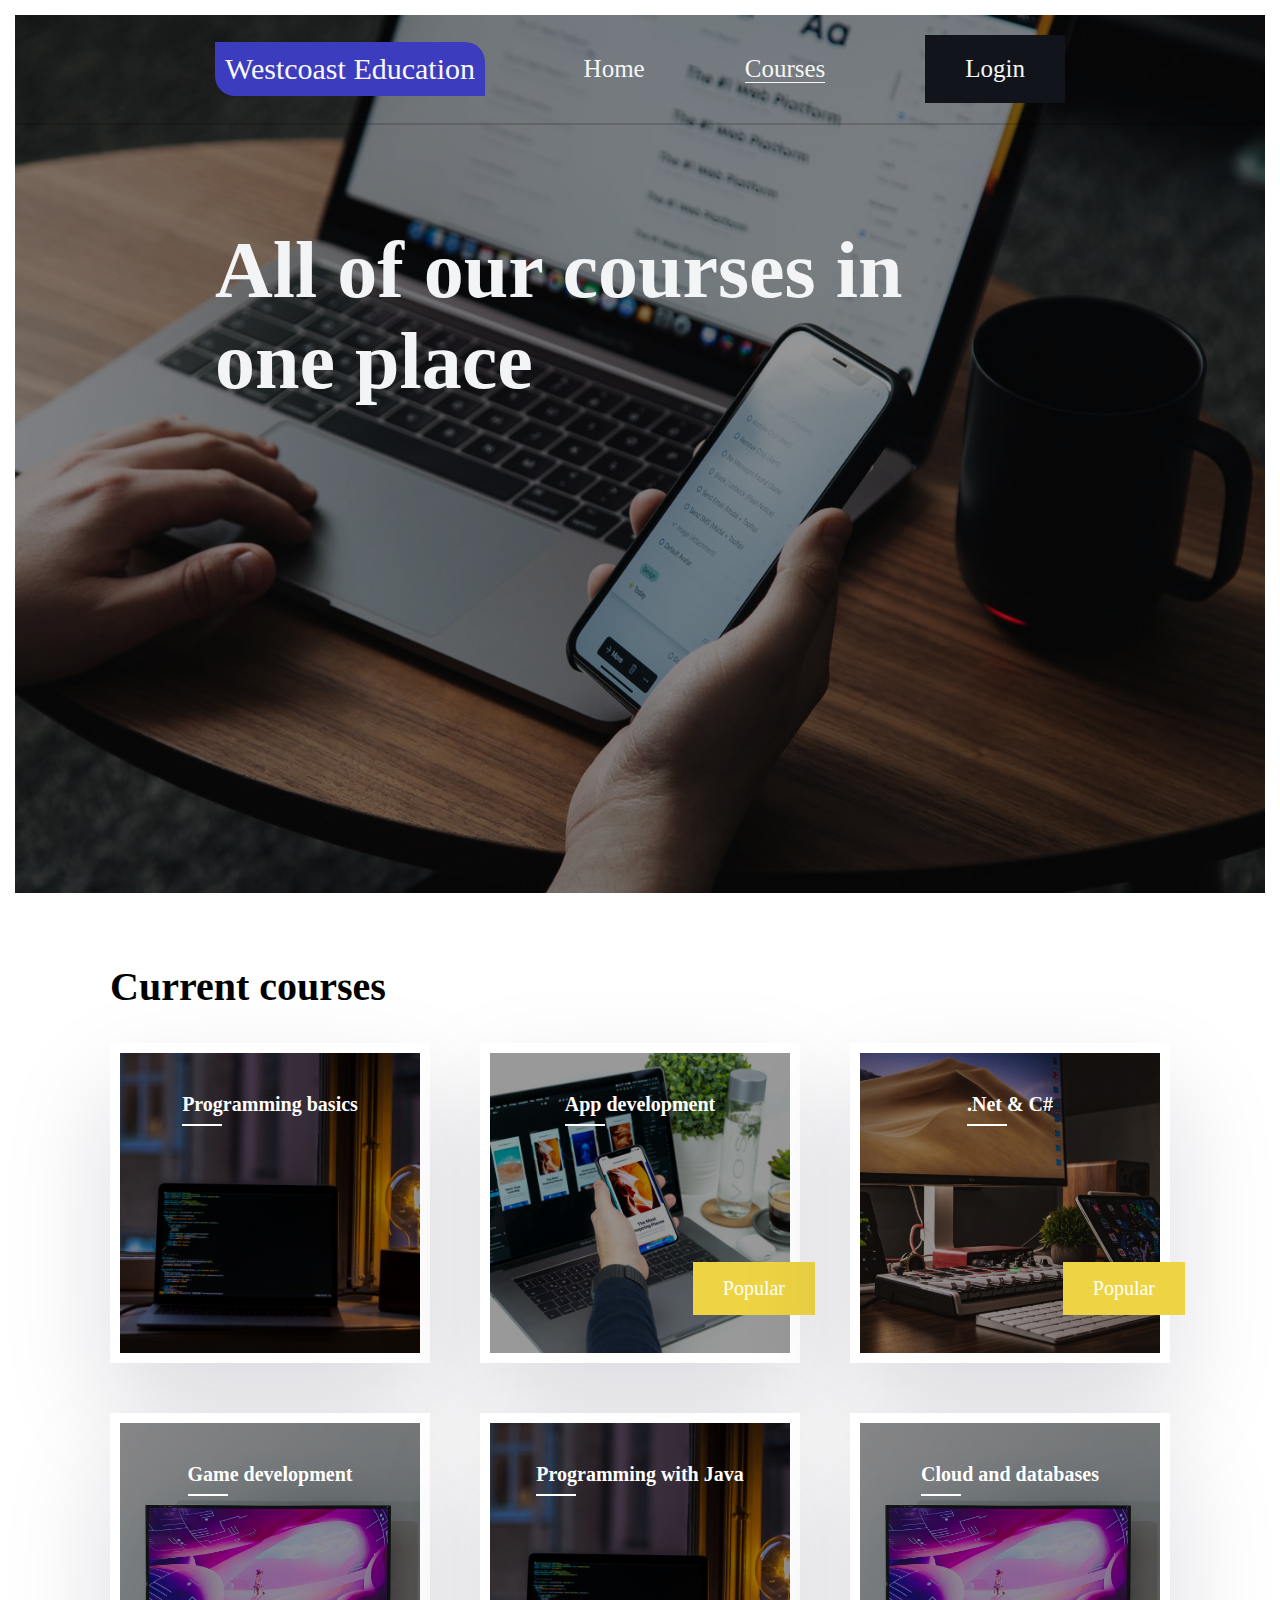
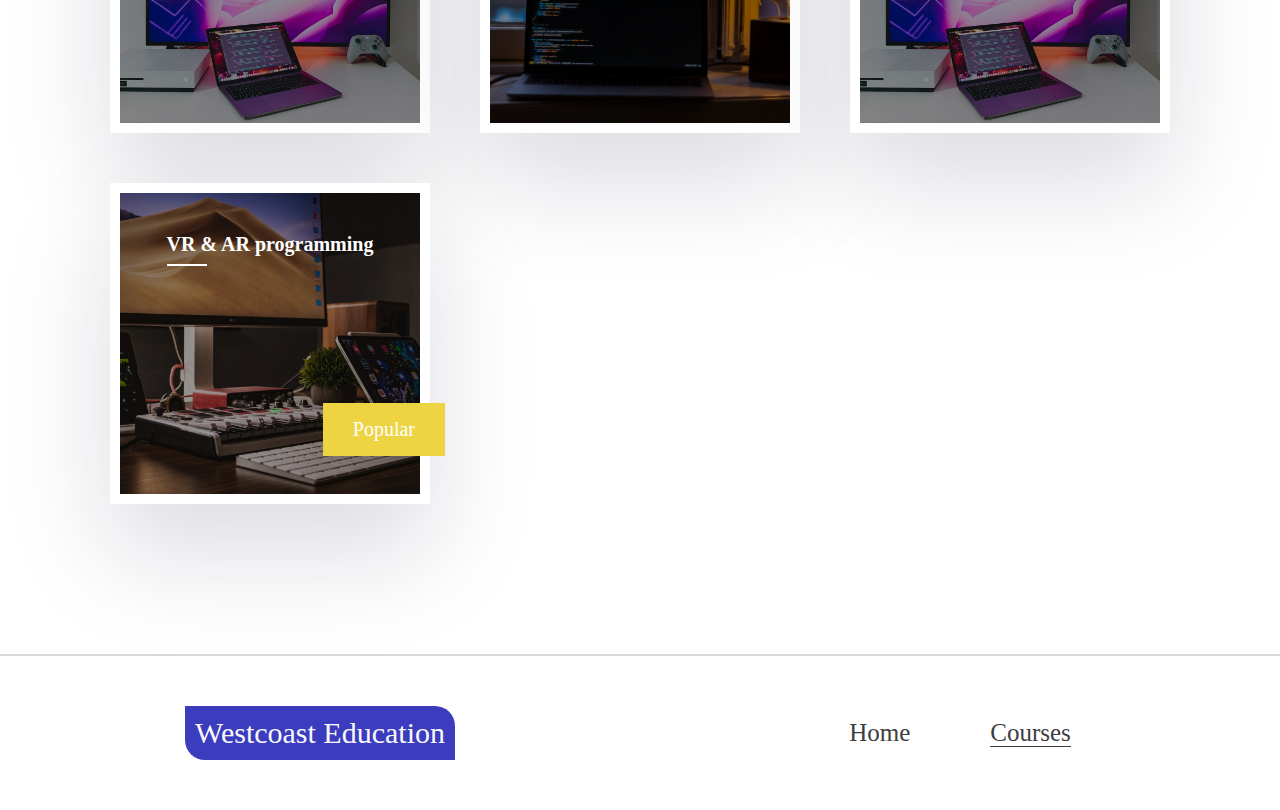
==== app/public/courses.html @ cf52e7ab "Pushing Website to GitHub" ====
<!DOCTYPE html>
<html lang="en">
<head>
    <meta charset="UTF-8">
    <meta http-equiv="X-UA-Compatible" content="IE=edge">
    <meta name="viewport" content="width=device-width, initial-scale=1.0">
    <title>Westcoast Education | Home</title>

    <!-- CSS -->
    <link rel="stylesheet" href="/content/css/courses.css">
    <link rel="stylesheet" href="/content/css/utilities.css">
    <link rel="stylesheet" href="/content/css/navigation-header.css">
</head>
<body>
    <header>
        <div class="header-container">
            <div class="header-overlay">
                <nav>
                    <div class="topnav-container hide-main-menu">
                        <a href="/app/public/index.html" class="logo">Westcoast Education</a>
                        <div class="topnav-links">
                            <a href="/app/public/index.html" class="topnav-link">Home</a>
                            <a href="/app/public/courses.html" class="topnav-link link-active">Courses</a>
                            <a class="button-mainDark" href="/app/public/courses.html">Login</a>
                        </div>
                    </div>
                    <!-- Mobile nav -->
                    <div class="topnav-container hide-mobile-menu">
                        <a href="/app/public/index.html" class="logo">Westcoast Education</a>
                        <button id="openMobileMenu" class="topnav-menu-openButton">&#9776</button>

                        <div class="topnav-overlay hide-overlay">
                            <div class="top-container">
                                <h5 class="topnav-logo">Westcoast Education</h5>
                                <button id="closeMobileMenu" class="topnav-menu-closeButton">&#x2715</button>
                            </div>
                            <div class="topnav-links">
                                <a href="/app/public/index.html" class="topnav-link">Home</a>
                                <a href="/app/public/courses.html" class="topnav-link link-active ">Courses</a>
                            </div>
                            <div class="login-container">
                                <a href="#" class="topnav-link">Create account</a>
                                <a class="button-mainDark" href="/app/public/courses.html">Login</a>
                            </div>
                        </div>
                    </div>
                </nav>

                <article>
                    <div class="title-container">
                        <h1>All of our courses in one place</h1>
                    </div>
                </article>
            </div>
        </div>
    </header>

    <!-- Dynamic Courses -->
    <main>
        <div id="courseList" class="center-container-column current-courses-container title-dark">
            <div class="grid-container">
        </div>
    </main>

    <footer>
        <div class="center-container container-footer">
            <div class="logo-container-footer">
                <a href="/app/public/index.html" class="logo">Westcoast Education</a>
            </div>
            <div class="links-container-footer">
                <a href="/app/public/index.html" class="nav-link-dark">Home</a>
                <a href="/app/public/courses.html" class="nav-link-dark link-active">Courses</a>
            </div>
        </div>
    </footer>

    <!-- Javascipt -->
    <script src="/scripts/app.js"></script>
    <script src="/scripts/mobile.js"></script>
</body>
</html>
---- content/css/courses.css ----
/* ------Backgound Img------ */
.header-container
{
    position: relative;
    margin-inline: 1.5rem;
    margin-block-start: 1.5rem;
    margin-block-end: 1.5rem;
    height: 97.5vh;
    background-image: url("/content/img/course_05.jpg");
    background-repeat: no-repeat;
    background-size: cover;
}

.header-overlay
{
    z-index: 2;
    position: relative;
    width: 100%;
    height: 100%;
    background-color: rgba(0, 0, 0, 0.4);
}

/* ------Title------ */
.title-container
{
    display: flex;
    flex-direction: column;
    
    gap: 2rem;
    max-width: 80rem;
    margin: 8% 20rem;
}
.title-container h1
{
    font-size: 8rem;
    color: var(--mainWhite);
}
.title-container p
{
    max-width: 65rem;
    font-size: 2rem;
    color: var(--mainWhite);
}

@media only screen and (max-width: 1200px) 
{
    .title-container
    {
        display: flex;
        flex-direction: column;
        justify-content: center;
        
        gap: 2rem;
        max-width: 40rem;
        margin: 20% 10rem -15%;
    }
    .title-container h1
    {
        font-size: 4rem;
        color: var(--mainWhite);
    }
    .title-container p
    {
        max-width: 65rem;
        font-size: 2rem;
        color: var(--mainWhite);
    }
}

@media only screen and (max-width: 500px) 
{
    .title-container
    {
        display: flex;
        flex-direction: column;
        justify-content: center;
        
        gap: 2rem;
        max-width: 30rem;
        margin: 20% 5rem -5%;
    }
    .title-container h1
    {
        font-size: 4rem;
        color: var(--mainWhite);
    }
    .title-container p
    {
        max-width: 65rem;
        font-size: 2rem;
        color: var(--mainWhite);
    }
}

/* ------ Courses Layout------ */
.current-courses-container 
{
    margin: 15rem 0;
}

.grid-container
{
    position: relative;
    display: grid;
    grid-template-columns: 1fr 1fr 1fr;
    gap: 5rem;
}
.grid-container::before
{
    top: -8rem;
    content: "Current courses";
    position: absolute;
    left: 0;

    font-size: 4rem;
    font-weight: bold;
}

.course-container
{
    position: relative;
    display: flex;
    flex-direction: column;
    align-items: center;

    max-width: 30rem;
    height: auto;
    padding: 1rem;

    background-color: rgb(255, 255, 255);
    box-shadow: 0px 48px 100px 0px  rgba(17, 12, 46, 0.15);
}
.course-container img
{
    position: relative;
    max-width: 100%;
    height: auto;
}

.course-img-overlay
{
    position: absolute;
    top: 1rem;
    left: 1rem;
    bottom: 1rem;
    right: 1rem;
    background-color: rgba(0, 0, 0, 0.4)
}

.course-title
{
    position: absolute;
    top: 5rem;

    color: white;
    font-size: 2rem;
}
.course-title::after
{
    content: "";
    position: absolute;
    bottom: -1rem;
    left: 0;
    width: 4rem;
    height: 2px;
    background-color: white;
}

.popular p
{
    position: absolute;
    right: -1.5rem;
    bottom: 15%;
    padding: 1.5rem 3rem;

    background-color: rgb(238, 212, 67);
    color: white;
    font-size: 2rem;
    font-size: bold;
}


@media only screen and (max-width: 1200px) 
{
    .grid-container
    {
        position: relative;
        display: grid;
        grid-template-columns: 1fr 1fr;
        gap: 5rem;
    }
}

@media only screen and (max-width: 800px) 
{
    .grid-container
    {
        position: relative;
        display: grid;
        grid-template-columns: 1fr;
        gap: 5rem;
    }
}
---- content/css/utilities.css ----
/* Styling for index.html */

/* ------- Global Settings ------*/
*
{
    margin: 0;
    padding: 0;
    font-size: 10px;
}

:root 
{
    --mainWhite: rgb(243, 244, 246);
    --mainbtn: #11151B;
    --fullwidth: 100%;
}

/* ------- Text/Characters styles ------*/
.logo
{
    font-size: 30px;
    color: rgb(248, 248, 250);
    background-color: rgb(60, 60, 190);
    text-decoration: none;
    padding: 1rem;
    border-radius: 0px 20px;
}

.title-dark h3
{
    font-size: 4rem;
    color: #32373b;
    margin-bottom: 2rem;
}
.title-light h3
{
    font-size: 4rem;
    color: #e5e8eb;
    margin-bottom: 2rem;
}

.text-dark p
{
    font-size: 2rem;
    color: #9d9e9e;
    line-height: 150%;
}
.text-light p
{
    font-size: 2rem;
    color: #51575e;
    line-height: 150%;
}

label
{
    font-size: 4rem;
    color: #32373b;
}

/* ------- Container styles------*/
.center-container
{
    position: relative;
    display: flex;
    flex-direction: row;
    align-items: center;
    justify-content: center;
}

.center-container-column
{
    position: relative;
    display: flex;
    flex-direction: column;
    align-items: center;
    justify-content: center;
}

/* ------- Button styles ------*/
.button-mainDark
{
    display: inline-block;
    padding: 2rem 4rem;

    font-size: 2rem;
    background-color: var(--mainbtn);
    color: rgb(255, 255, 255);

    border: none;
    outline: none !important;
    cursor: pointer;
    text-decoration: none !important;

    transition: 0.1s ease;
}
.button-mainDark:hover
{
    box-shadow:inset 0px 0px 0px 4px  rgb(60, 60, 190);
}
---- content/css/navigation-header.css ----
/* ------Link Stages------*/
.link-active::after
{
    content: '';
    position: absolute;
    bottom: 0;
    left: 0;
    width: 100%;
    height: 1px;
    background-color: var(--link-color);
}

/* ------Header topnavigation------ */
.topnav-container
{
    display: flex;
    flex-direction: row;
    align-items: center;
    justify-content: space-between;
    padding: 2rem 20rem;
    border-bottom: solid 2px rgba(0, 0, 0, .15);
}

.hide-main-menu
{
    display: flex;
}

.hide-mobile-menu
{
    display:none;
}

.hide-overlay
{
    display: none;
}

.topnav-logo
{
    flex: 1;
    font-size: 30px;
    color: var(--mainWhite);
}

.topnav-links
{
    display: flex;
    align-items: center;
    justify-items: center;
    gap: 10rem;
}
.topnav-links a:not(button a)
{
    --link-color: #f5f6f6;
    position: relative;
    font-size: 2.5rem;
    color: var(--link-color);
    text-decoration: none;
}

.topnav-menu-openButton
{
    background: none;
    color: var(--mainWhite);
    border: none;
    font-size: 3rem;
    outline: none !important;
    cursor: pointer;
}

.topnav-overlay
{
    z-index: 99;
    position: fixed;
    top: 0;
    left: 0;
    height: 0%;
    width: 100%;
    background-color: rgba(0, 0, 0, 0.85);
    transition: 2s ease-in-out;
}

.top-container
{
    display: flex;
    flex-direction: row;
    padding: 5rem 7rem;
    border-bottom: 1px solid #2c323a;
}

.topnav-menu-closeButton
{
    background: none;
    color: var(--mainWhite);
    border: none;
    font-size: 3rem;
    outline: none !important;
    cursor: pointer;
}

.login-container
{
    position: absolute;
    bottom: 0;
    left: 0;
    right: 0;

    display: flex;
    align-items: center;
    justify-content: center;
    gap: 5rem;

    margin: 2rem;
    padding: 5rem;
    background-color: white;
}
.login-container a:not(.button-mainDark)
{
    font-size: 1.5rem;
    color: rgb(60, 61, 65);
    text-decoration: none;
}

@media only screen and (max-width: 1200px) 
{
    .topnav-container
    {
        display: flex;
        flex-direction: row;
        align-items: center;
        flex-wrap: wrap; /* Not sure what it does??*/
        padding: 3rem 5rem;
        border-bottom: solid 2px rgba(0, 0, 0, .15);
    }
    
    .topnav-links
    {
        display: flex;
        flex-direction: column;
        align-items: center;
        justify-items: center;
        justify-content: space-between; /* Not sure what it does??*/
        margin-top: 10rem;
        gap: 4rem;
    }

    .hide-main-menu
    {
        display: none;
    }
    .hide-mobile-menu
    {
        display:flex;
    }
}

@media only screen and (max-width: 500px) 
{

}

/* ------Footer------ */
.container-footer
{
    flex-wrap: wrap; /* Not sure what it does??*/
    padding: 5rem 0;
    border-top: solid 2px rgba(0, 0, 0, .15);
}

.logo-container-footer
{
    display: flex;
    flex: 1;
    align-items: center;
    justify-content: center;
}

.links-container-footer
{
    display: flex;
    flex: 1;
    align-items: center;
    justify-content: center;
    gap: 8rem;
}
.links-container-footer a
{
    position: relative;
    --link-color: rgb(60, 61, 65);;
    font-size: 2.5rem;
    color: var(--link-color);
    text-decoration: none;
}
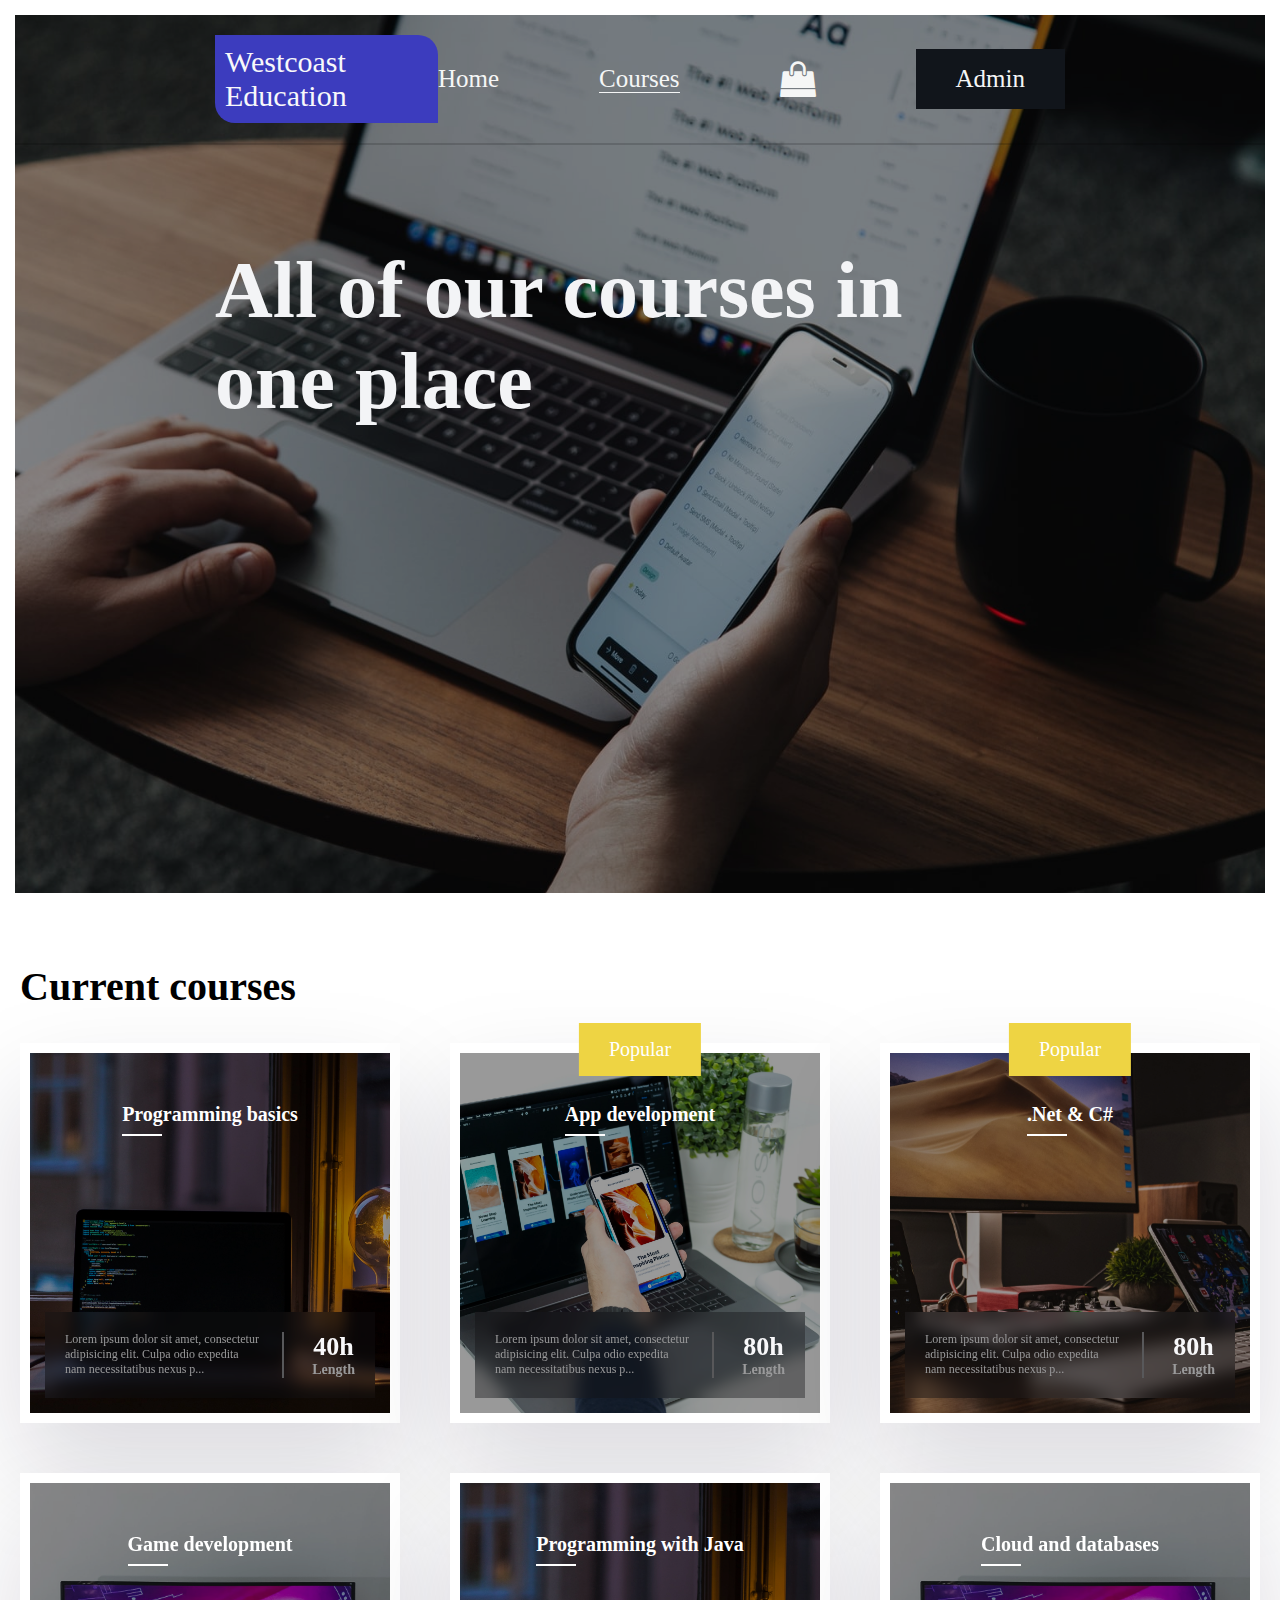
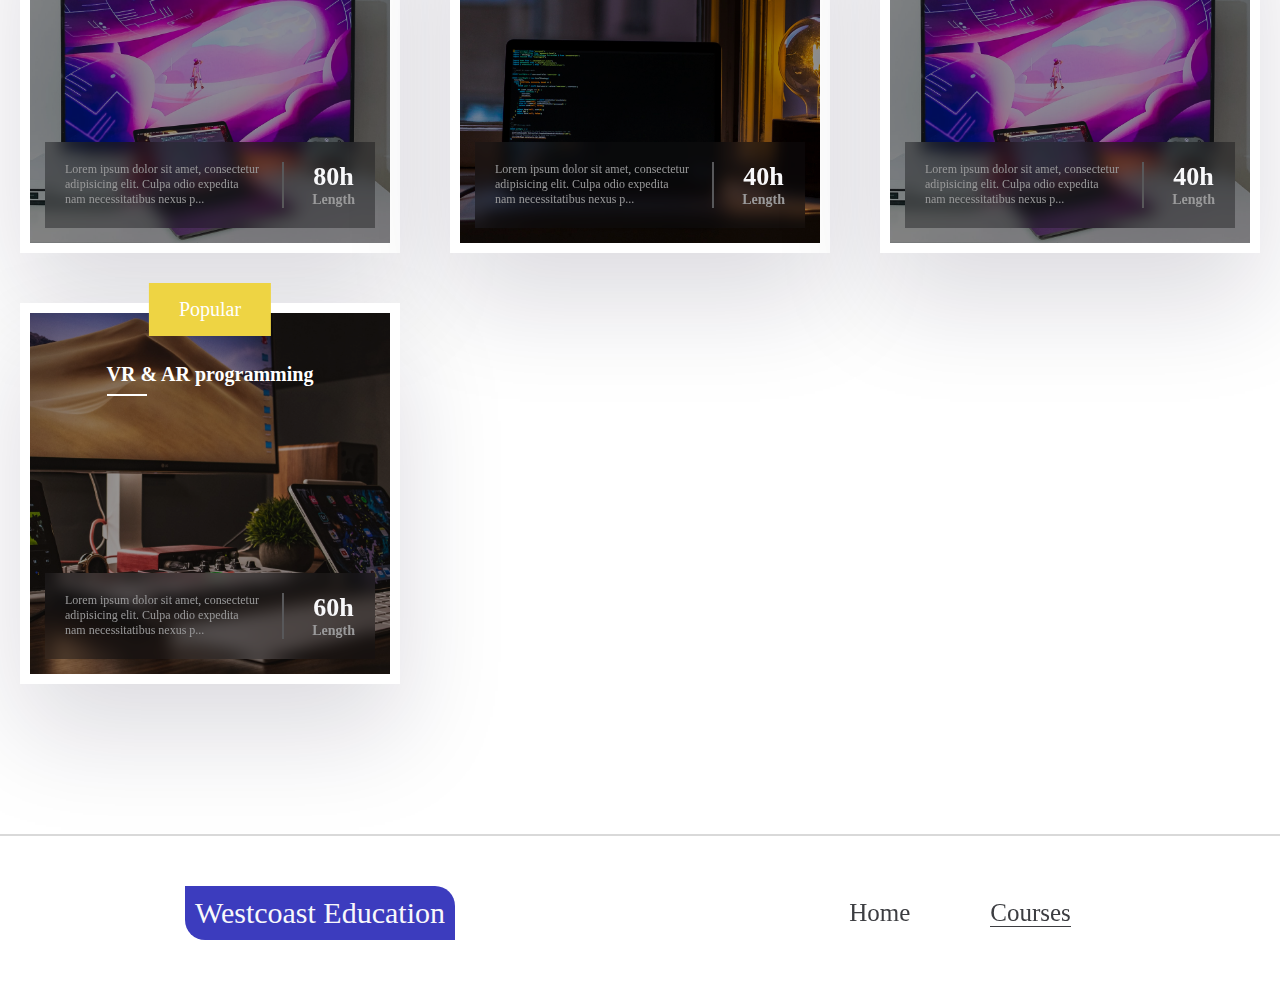
==== commit d9718026: "Updated courses page" ====
--- a/app/public/courses.html
+++ b/app/public/courses.html
@@ -10,6 +10,10 @@
     <link rel="stylesheet" href="/content/css/courses.css">
     <link rel="stylesheet" href="/content/css/utilities.css">
     <link rel="stylesheet" href="/content/css/navigation-header.css">
+
+    <!-- Font Awesome -->
+    <link rel="stylesheet" href="https://cdnjs.cloudflare.com/ajax/libs/font-awesome/4.7.0/css/font-awesome.min.css">
+
 </head>
 <body>
     <header>
@@ -21,7 +25,8 @@
                         <div class="topnav-links">
                             <a href="/app/public/index.html" class="topnav-link">Home</a>
                             <a href="/app/public/courses.html" class="topnav-link link-active">Courses</a>
-                            <a class="button-mainDark" href="/app/public/courses.html">Login</a>
+                            <a href="#"><i class="fa fa-shopping-bag" style="font-size:36px;"></i></a>
+                            <a class="button-mainDark" href="/app/public/courses.html">Admin</a>
                         </div>
                     </div>
                     <!-- Mobile nav -->
@@ -59,6 +64,7 @@
     <main>
         <div id="courseList" class="center-container-column current-courses-container title-dark">
             <div class="grid-container">
+            </div>
         </div>
     </main>
 
--- a/content/css/courses.css
+++ b/content/css/courses.css
@@ -42,6 +42,7 @@
     color: var(--mainWhite);
 }
 
+
 @media only screen and (max-width: 1200px) 
 {
     .title-container
@@ -95,7 +96,7 @@
 /* ------ Courses Layout------ */
 .current-courses-container 
 {
-    margin: 15rem 0;
+    margin: 15rem 2rem;
 }
 
 .grid-container
@@ -123,7 +124,7 @@
     flex-direction: column;
     align-items: center;
 
-    max-width: 30rem;
+    max-width: 40rem;
     height: auto;
     padding: 1rem;
 
@@ -147,10 +148,24 @@
     background-color: rgba(0, 0, 0, 0.4)
 }
 
+.popular p
+{
+    position: absolute;
+    top: -2rem;
+    left: 50%;
+    transform: translate(-50%);
+    padding: 1.5rem 3rem;
+
+    background-color: rgb(238, 212, 67);
+    color: white;
+    font-size: 2rem;
+    font-size: bold;
+}
+
 .course-title
 {
     position: absolute;
-    top: 5rem;
+    top: 6rem;
 
     color: white;
     font-size: 2rem;
@@ -166,19 +181,55 @@
     background-color: white;
 }
 
-.popular p
-{
-    position: absolute;
-    right: -1.5rem;
-    bottom: 15%;
-    padding: 1.5rem 3rem;
-
-    background-color: rgb(238, 212, 67);
-    color: white;
-    font-size: 2rem;
-    font-size: bold;
-}
-
+.course-details-container
+{
+    position: absolute;
+    display: flex;
+    flex-direction: row;
+    justify-content: flex-start;
+    gap: 5rem;
+    bottom: 0;
+
+    background-color: rgba(18, 18, 19, 0.397);
+    backdrop-filter: blur(8px);
+    margin: 2.5rem;
+    padding: 2rem;
+}
+
+.course-description
+{
+    color: rgb(154, 154, 155);
+    font-size: 12px;
+}
+
+.course-length-container
+{
+    position: relative;
+    display: flex;
+    flex-direction: column;
+    align-items: center;
+    justify-content: center;
+}
+.course-length-container::before
+{
+    content: '';
+    position: absolute;
+    top: 0;
+    left: -3rem;
+    bottom: 0;
+    width: 2px;
+    background-color: rgb(88, 88, 90);
+}
+.course-length-container h2
+{
+    color:  rgb(248, 248, 250);
+    font-size: 26px;
+}
+.course-length-container h5
+{
+    color: rgb(154, 154, 155);
+    font-size: 14px;
+}
 
 @media only screen and (max-width: 1200px) 
 {
@@ -200,4 +251,61 @@
         grid-template-columns: 1fr;
         gap: 5rem;
     }
+}
+
+@media only screen and (max-width: 500px) 
+{
+    .current-courses-container 
+    {
+        margin: 15rem 0rem;
+    }
+
+    .course-title
+    {
+        position: absolute;
+        top: 5rem;
+
+        color: white;
+        font-size: 2rem;
+    }
+
+    .course-details-container
+    {
+        position: absolute;
+        display: flex;
+        flex-direction: column-reverse;
+        align-items: flex-start;
+        gap: 3rem;
+        bottom: 0;
+    
+        background-color: rgba(18, 18, 19, 0.397);
+        backdrop-filter: blur(4px);
+        margin: 2.5rem;
+        padding: 2rem;
+    }
+
+    .course-length-container
+    {
+        position: relative;
+        display: flex;
+        flex-direction: row-reverse;
+        gap: 1rem;
+        align-items: center;
+        justify-content: center;
+    }
+    .course-length-container::before
+    {
+        display: none;
+    }    
+    .course-length-container::after
+    {
+        content: '';
+        position: absolute;
+        bottom: -1rem;
+        left: 0;
+        
+        width: 2rem;
+        height: 2px;
+        background-color: rgb(88, 88, 90);
+    }
 }--- a/content/css/utilities.css
+++ b/content/css/utilities.css
@@ -81,7 +81,7 @@
 .button-mainDark
 {
     display: inline-block;
-    padding: 2rem 4rem;
+    padding: 1.6rem 4rem;
 
     font-size: 2rem;
     background-color: var(--mainbtn);
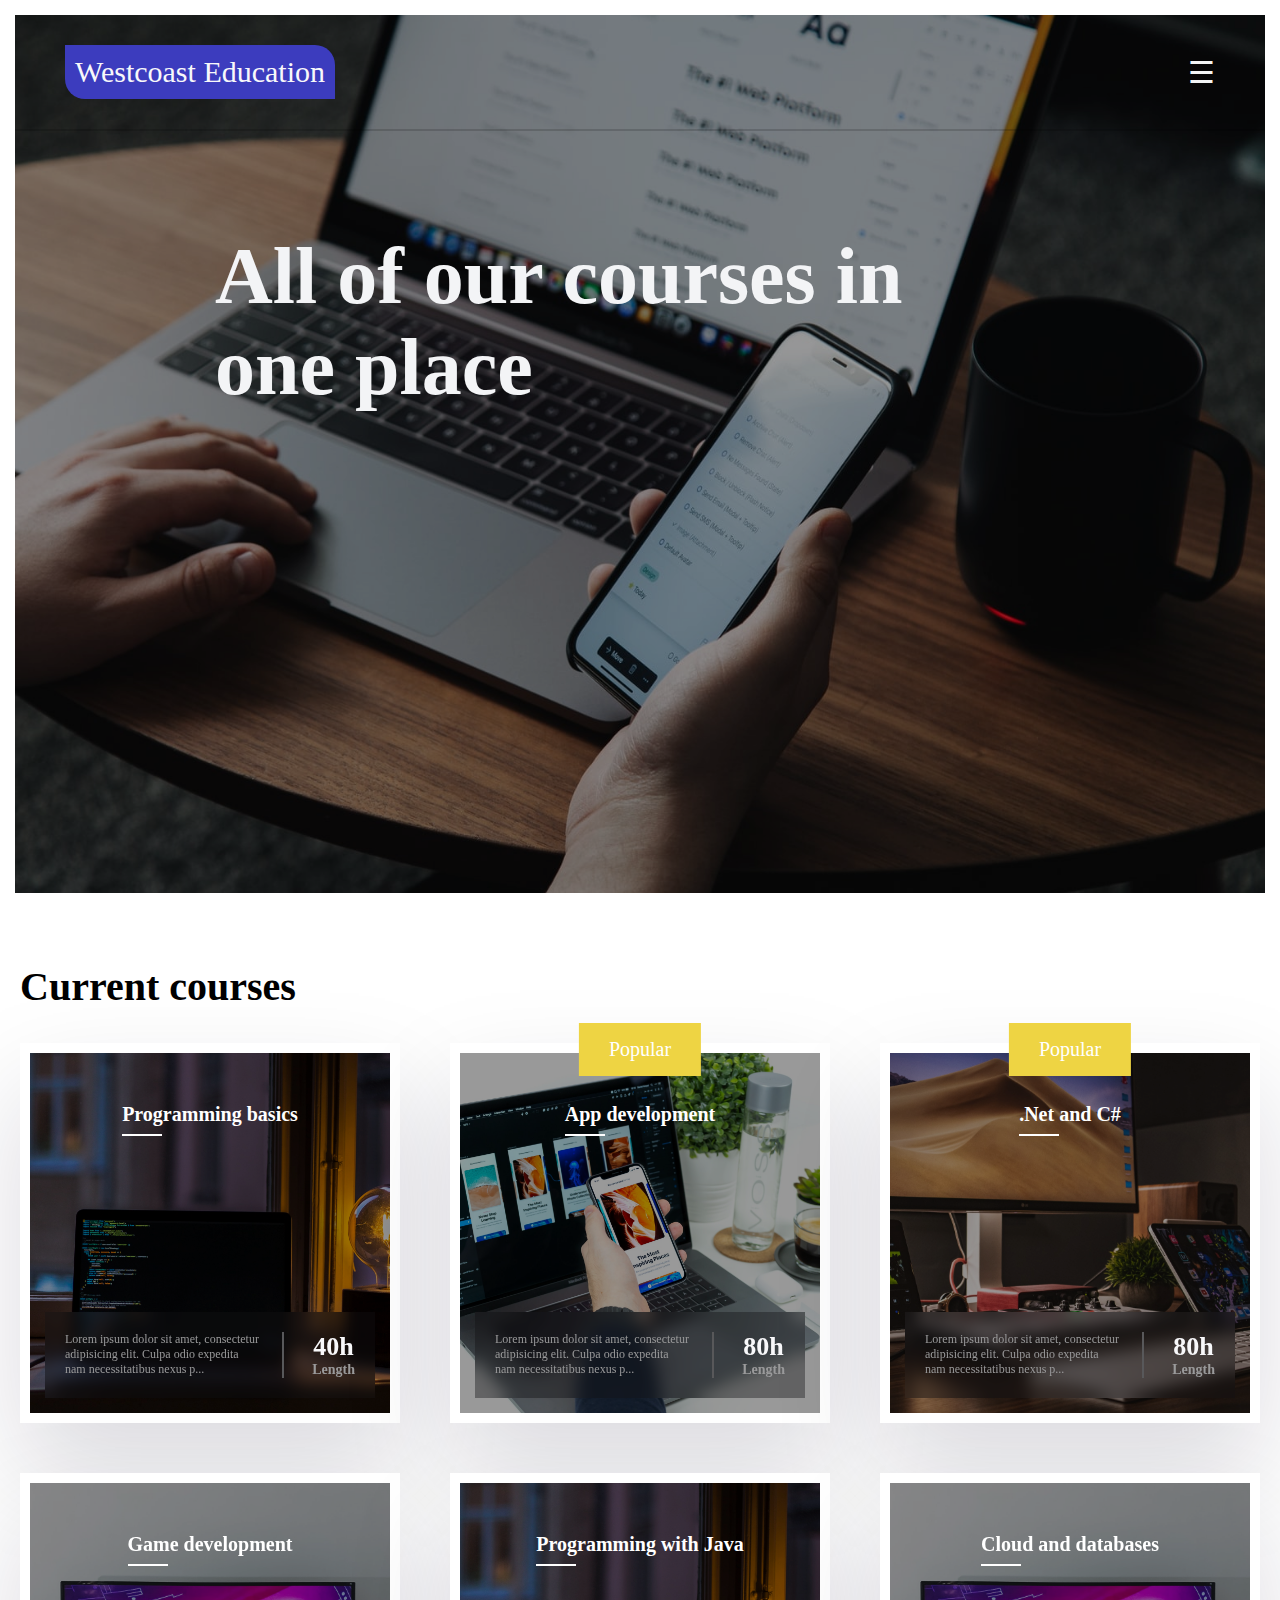
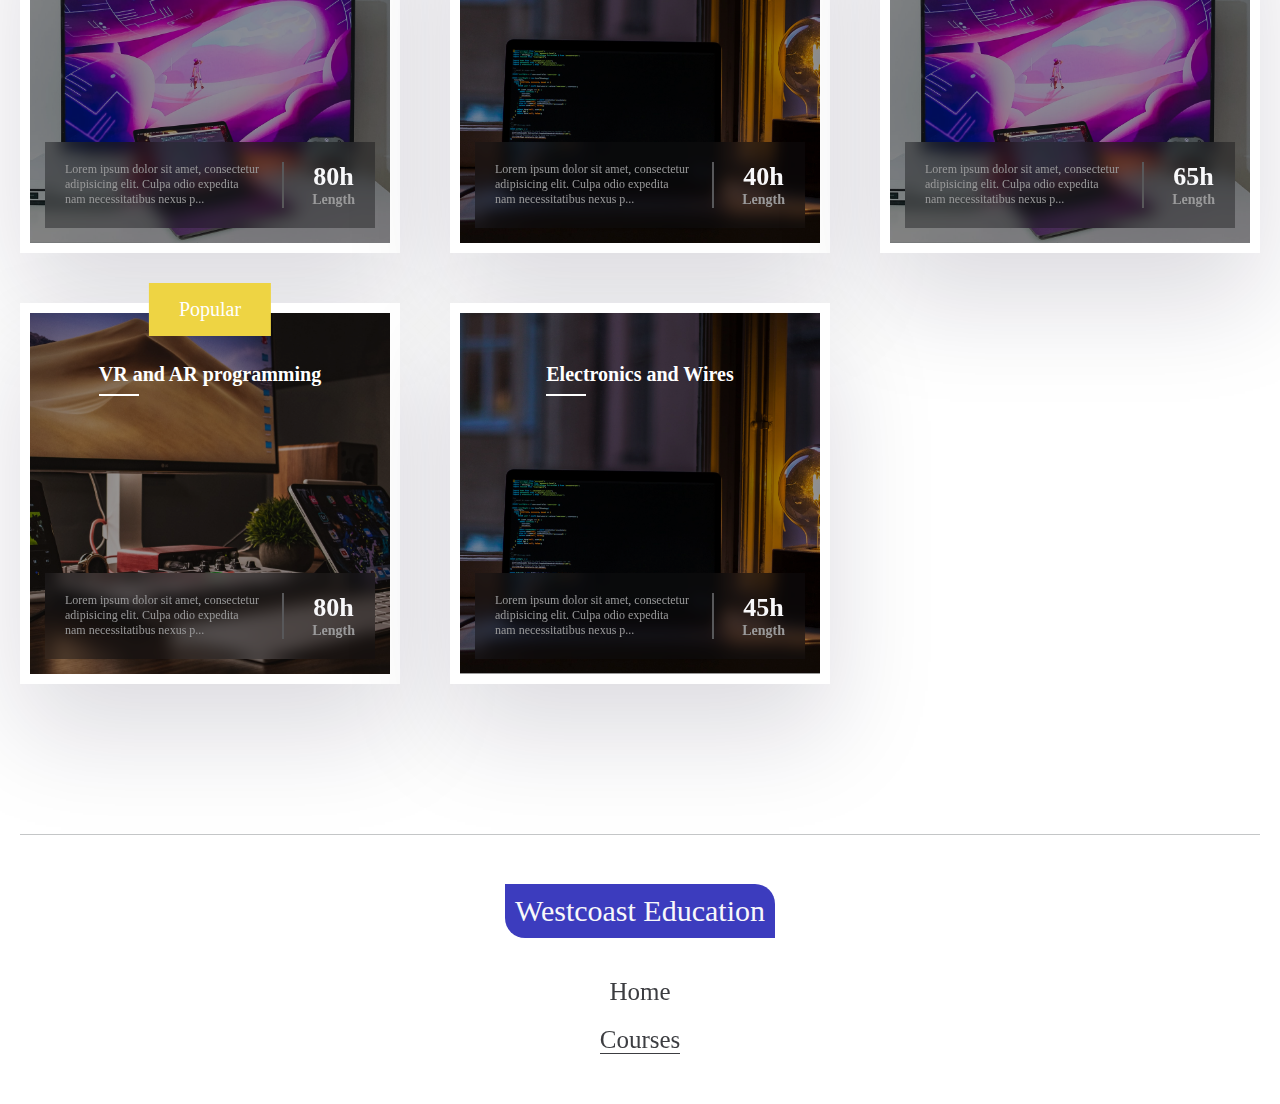
==== commit f01cbc12: "Adding cart" ====
--- a/app/public/courses.html
+++ b/app/public/courses.html
@@ -10,12 +10,42 @@
     <link rel="stylesheet" href="/content/css/courses.css">
     <link rel="stylesheet" href="/content/css/utilities.css">
     <link rel="stylesheet" href="/content/css/navigation-header.css">
+    <link rel="stylesheet" href="/content/css/cart.css">
 
     <!-- Font Awesome -->
     <link rel="stylesheet" href="https://cdnjs.cloudflare.com/ajax/libs/font-awesome/4.7.0/css/font-awesome.min.css">
 
 </head>
 <body>
+
+    <!-- Shopping Cart -->
+    <section>
+        <div id="cart" class="cart">
+            <div class="cart-header">
+                <h5>Shopping Cart</h5>
+                <a class="button-close" onclick="Cart.closeNav()" href="#">&times;</a>
+            </div>
+
+            <div class="cart-body">
+                <h3 class="title">Your selected courses</h3>
+                <div class="items-container">
+                    <!-- Dynamic code... -->
+                </div>
+            </div>
+
+            <div class="cart-footer">
+                <div class="checkout-container">
+                    <div class="sum-container">
+                        <h5>Total price</h5>
+                        <h2 id="sumPrice">0$</h2>
+                    </div>
+                    <button class="button-checkout button-mainDark">Checkout</button>
+                </div>
+            </div>
+
+        </div>
+    </section>
+
     <header>
         <div class="header-container">
             <div class="header-overlay">
@@ -25,7 +55,7 @@
                         <div class="topnav-links">
                             <a href="/app/public/index.html" class="topnav-link">Home</a>
                             <a href="/app/public/courses.html" class="topnav-link link-active">Courses</a>
-                            <a href="#"><i class="fa fa-shopping-bag" style="font-size:36px;"></i></a>
+                            <a onclick="Cart.openNav()" href="#"><i class="fa fa-shopping-bag" style="font-size:36px;"></i></a>
                             <a class="button-mainDark" href="/app/public/courses.html">Admin</a>
                         </div>
                     </div>
@@ -41,11 +71,9 @@
                             </div>
                             <div class="topnav-links">
                                 <a href="/app/public/index.html" class="topnav-link">Home</a>
-                                <a href="/app/public/courses.html" class="topnav-link link-active ">Courses</a>
-                            </div>
-                            <div class="login-container">
-                                <a href="#" class="topnav-link">Create account</a>
-                                <a class="button-mainDark" href="/app/public/courses.html">Login</a>
+                                <a href="/app/public/courses.html" class="topnav-link link-active">Courses</a>
+                                <a onclick="Cart.openNav()" href="#"><i class="fa fa-shopping-bag" style="font-size:36px;"></i></a>
+                                <a class="button-mainDark" href="/app/public/courses.html">Admin</a>
                             </div>
                         </div>
                     </div>
@@ -64,6 +92,7 @@
     <main>
         <div id="courseList" class="center-container-column current-courses-container title-dark">
             <div class="grid-container">
+                <!-- HERE -->
             </div>
         </div>
     </main>
@@ -81,7 +110,9 @@
     </footer>
 
     <!-- Javascipt -->
-    <script src="/scripts/app.js"></script>
+    <script src="/data/courses.json"></script>
+    <script src="/scripts/courses.js"></script>
     <script src="/scripts/mobile.js"></script>
+    <script src="/scripts/cart.js"></script>
 </body>
 </html>--- a/content/css/courses.css
+++ b/content/css/courses.css
@@ -150,6 +150,7 @@
 
 .popular p
 {
+    z-index: 1;
     position: absolute;
     top: -2rem;
     left: 50%;
@@ -160,6 +161,68 @@
     color: white;
     font-size: 2rem;
     font-size: bold;
+}
+.course-select-overlay
+{
+    position: absolute;
+    top: 1rem;
+    left: 1rem;
+    right: 1rem;
+    bottom: 1rem;
+
+    display: flex;
+    flex-direction: column;
+    align-items: center;
+    justify-content: center;
+    gap: 2rem;
+
+    background-color: rgba(16, 16, 17, 0.808);
+}
+.course-select-overlay button
+{
+    font-size: 24px;
+    font-weight: normal;
+    background: none;
+    color: white;
+    border: 3px solid white;
+    outline: none;
+    padding: 2rem 4rem;
+}
+.course-select-overlay button:hover
+{
+    font-size: 24px;
+    font-weight: normal;
+    background: none;
+    background-color: white;
+    color: var(--mainDark);
+    border: 3px solid white;
+    outline: none;
+    padding: 2rem 4rem;
+}
+
+.hideOverlay
+{
+    display: none;
+}
+
+.course-select-price 
+{
+    display: flex;
+    flex-direction: row;
+    align-items: center;
+    justify-content: center;
+    gap: 1rem;
+}
+.course-select-price h5
+{
+    font-size: 18px;
+    color: rgb(226, 227, 228);
+}
+.course-select-price #price
+{
+    font-size: 28px;
+    color: white;
+    margin: 0;
 }
 
 .course-title
--- a/content/css/utilities.css
+++ b/content/css/utilities.css
@@ -1,11 +1,10 @@
-/* Styling for index.html */
-
 /* ------- Global Settings ------*/
 *
 {
     margin: 0;
     padding: 0;
     font-size: 10px;
+    text-decoration: none;
 }
 
 :root 
--- a/content/css/navigation-header.css
+++ b/content/css/navigation-header.css
@@ -99,30 +99,8 @@
     cursor: pointer;
 }
 
-.login-container
-{
-    position: absolute;
-    bottom: 0;
-    left: 0;
-    right: 0;
-
-    display: flex;
-    align-items: center;
-    justify-content: center;
-    gap: 5rem;
-
-    margin: 2rem;
-    padding: 5rem;
-    background-color: white;
-}
-.login-container a:not(.button-mainDark)
-{
-    font-size: 1.5rem;
-    color: rgb(60, 61, 65);
-    text-decoration: none;
-}
-
-@media only screen and (max-width: 1200px) 
+
+@media only screen and (max-width: 1400px) 
 {
     .topnav-container
     {
@@ -155,17 +133,23 @@
     }
 }
 
-@media only screen and (max-width: 500px) 
-{
-
-}
-
 /* ------Footer------ */
 .container-footer
 {
+    position: relative;
     flex-wrap: wrap; /* Not sure what it does??*/
     padding: 5rem 0;
-    border-top: solid 2px rgba(0, 0, 0, .15);
+    margin: 0 2rem;
+}
+.container-footer::before
+{
+    position: absolute;
+    content: "";
+    top: 0;
+    left: 0;
+    right: 0;
+    height: 1px;
+    background-color: rgb(196, 198, 199);
 }
 
 .logo-container-footer
@@ -180,6 +164,7 @@
 {
     display: flex;
     flex: 1;
+    flex-direction: row;
     align-items: center;
     justify-content: center;
     gap: 8rem;
@@ -191,4 +176,26 @@
     font-size: 2.5rem;
     color: var(--link-color);
     text-decoration: none;
+}
+
+
+@media only screen and (max-width: 1400px) 
+{
+    .container-footer
+    {
+        flex-wrap: wrap; /* Not sure what it does??*/
+        display: flex;
+        flex-direction: column;
+        gap: 4rem;
+    }
+
+    .links-container-footer
+    {
+        display: flex;
+        flex-direction: column;
+        flex: 1;
+        align-items: center;
+        justify-content: center;
+        gap: 2rem;
+    }
 }--- a/content/css/cart.css
+++ b/content/css/cart.css
@@ -0,0 +1,311 @@
+/* -----Panel----- */
+.cart 
+{
+  z-index: 99;
+  position: fixed;
+  max-width: 100%;
+  width: 0;
+  top: 0;
+  right: 0;
+  height: 100%;
+
+  background-color: rgb(244, 245, 246);
+  box-shadow: rgba(79, 79, 80, 0.2) 0px 7px 29px 0px;    
+  overflow-x: hidden;
+  transition: 0.2s;
+}
+
+/* -----Cart Header----- */
+.cart-header
+{
+  position: relative;
+  display: flex;
+  flex-direction: row;
+  align-items: center;
+  justify-content: center;
+  padding: 4rem 5rem;
+}
+.cart-header h5
+{
+  flex: 1;
+
+  font-size: 24px;
+  font-weight: bold;
+  color: rgb(181, 182, 184);
+}
+
+.cart .button-close 
+{
+  font-weight: normal;
+  font-size: 56px;
+  color: rgb(79, 80, 80);
+}
+
+@media screen and (max-height: 450px) 
+{
+  .sidenav 
+  {
+      padding-top: 15px;
+  }
+  .sidenav a 
+  {
+      font-size: 18px;
+  }
+}
+
+/* -----Cart Body----- */
+.cart-body
+{
+  position: relative;
+  display: flex;
+  flex-direction: column;
+  align-content: center;
+  padding: 2rem 5rem 4rem 5rem;
+}
+.cart-body .title
+{
+  margin-bottom: 2rem;
+  font-size: 42px;
+  font-weight: normal;
+  color: rgb(40, 42, 44);
+}
+
+.items-container
+{
+  display: flex;
+  flex-direction: column;
+  align-content: center;
+  gap: 2rem;
+  height: 55vh;
+  overflow-y: scroll;
+}
+
+.item-container
+{
+  display: flex;
+  flex-direction: column;
+  align-items: flex-start;
+  gap: 2rem;
+
+  padding: 1.6rem;
+  border: 2px solid rgb(228, 228, 228);
+}
+
+.item-price
+{
+  display: flex;
+  flex-direction: row;
+  gap: 1rem;
+}
+.item-price h5
+{
+  font-size: 24px;
+  font-weight: normal;
+  color: rgb(162, 163, 165);
+}
+.item-price #price
+{
+  font-size: 24px;
+  font-weight: bold;
+  color: rgb(22, 95, 212);
+}
+
+.item
+{
+  display: flex;
+  align-items: center;
+  justify-content: center;
+  gap: 2rem;
+}
+
+.card-container
+{
+  display: flex;
+  flex-direction: row;
+  align-content: center;
+  align-items: center;
+  gap: 2rem;
+  padding: 2rem;
+
+
+  background-color: white;
+  box-shadow: rgba(149, 157, 165, 0.2) 0px 8px 24px;
+}
+
+.card-details
+{
+  position: relative;
+}
+.card-details img
+{
+  max-width: 12rem;
+  height: auto;
+}
+
+.card-length
+{
+  position: absolute;
+  top: 1rem;
+  left: 50%;
+  padding: 0.6rem 1rem;
+  transform: translate(-50%);
+  
+  background-color: rgba(18, 18, 19, 0.397);
+  backdrop-filter: blur(8px);
+  color: white;
+  text-align: center;
+}
+.card-length h2
+{
+  font-size: 16px;
+  color: white;
+}
+.card-length h5
+{
+  font-size: 12px;
+  color: rgb(173, 173, 173);
+}
+
+.card-description h5
+{
+  font-size: 15px;
+  color: rgb(167, 167, 168);
+}
+.card-description h2
+{
+  position: relative;
+  font-size: 22px;
+  color: rgb(53, 53, 56);
+  margin-bottom: 1.5rem;
+}
+.card-description h2::after
+{
+  position: absolute;
+  content: "";
+  left: 0;
+  bottom: -0.4rem;
+  width: 2rem;
+  height: 2px;
+  background-color:  rgb(53, 53, 56);
+}
+.card-description p
+{
+  font-size: 12px;
+  color: rgb(53, 53, 56);
+  margin-bottom: 1.5rem;
+}
+
+.remove-container .button-close:hover
+{
+  color: red;
+}
+
+
+@media screen and (max-width: 650px) 
+{
+  .item-container
+  {
+    display: flex;
+    flex-direction: column;
+    align-items: center;
+    gap: 2rem;
+  
+    padding: 2.5rem;
+    border: 2px solid rgb(228, 228, 228);
+  }
+
+  .item
+  {
+    display: flex;
+    flex-direction: column;
+    align-items: center;
+    justify-content: center;
+    gap: 2rem;
+  }
+
+  .card-container
+  {
+    display: flex;
+    flex-direction: column;
+    align-content: center;
+    align-items: center;
+    gap: 2rem;
+    padding: 2rem;
+    max-width: 300px;
+
+    background-color: white;
+    box-shadow: rgba(149, 157, 165, 0.2) 0px 8px 24px;
+  }
+
+  .card-details img
+  {
+    max-width: 100%;
+    width: 100rem;
+    height: auto;
+  }   
+}
+
+/* -----Cart Footer----- */
+.cart-footer
+{
+  position: relative;
+  display: flex;
+  padding: 4rem 5rem;
+}
+.cart-footer::before
+{
+  position: absolute;
+  margin: 0 5rem;
+
+  content: "";
+  left: 0;
+  top: 0;
+  right: 0;
+  height: 1px;
+  background-color: rgb(200, 201, 202);
+}
+
+.checkout-container
+{
+  width: 100%;
+  display: flex;
+  flex-direction: row;
+  gap: 2rem;
+}
+
+.sum-container
+{
+  flex: 1;
+  display: flex;
+  flex-direction: column;
+  justify-self: center;
+}
+.sum-container h5
+{
+  font-size: 18px;
+}
+.sum-container #sumPrice
+{
+  font-size: 28px;
+  color: rgb(34, 90, 211);
+}
+
+@media screen and (max-width: 500px) 
+{
+  .checkout-container
+  {
+    width: 100%;
+    display: flex;
+    flex-direction: column;
+    gap: 2rem;
+  }
+  
+  .sum-container
+  {
+    flex: 1;
+    display: flex;
+    flex-direction: column;
+    justify-self: center;
+    align-self: center;
+  }
+}